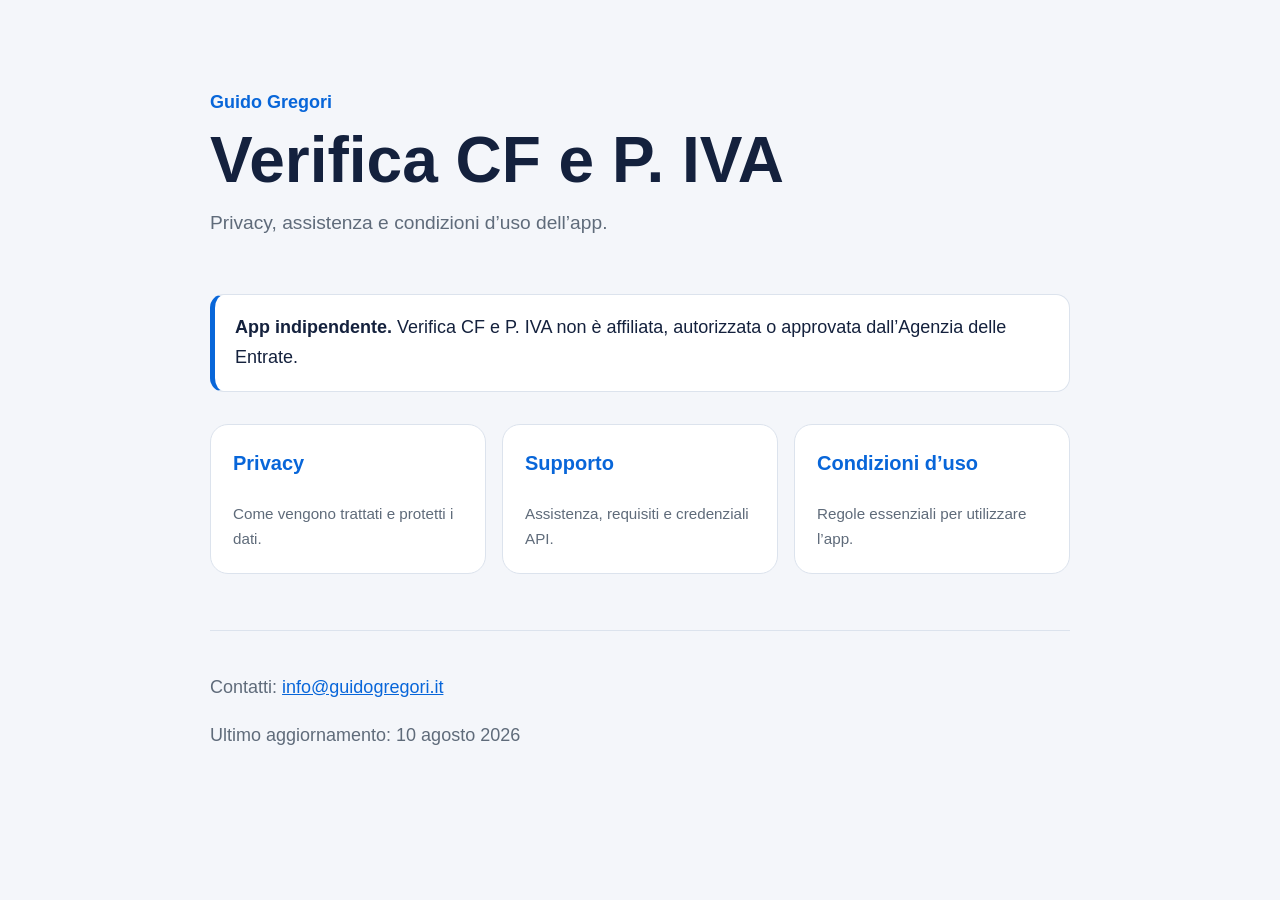
==== index.html @ c51e1ac5 "Add App Store support pages" ====
<!doctype html>
<html lang="it">
<head>
  <meta charset="utf-8">
  <meta name="viewport" content="width=device-width, initial-scale=1">
  <meta name="description" content="Informazioni, privacy e supporto per Verifica CF e P. IVA.">
  <title>Verifica CF e P. IVA - Informazioni</title>
  <link rel="stylesheet" href="style.css">
</head>
<body>
  <main class="page">
    <header class="hero">
      <p class="eyebrow">Guido Gregori</p>
      <h1>Verifica CF e P. IVA</h1>
      <p class="lead">Privacy, assistenza e condizioni d’uso dell’app.</p>
    </header>

    <section class="notice" aria-label="Dichiarazione di indipendenza">
      <strong>App indipendente.</strong> Verifica CF e P. IVA non è affiliata, autorizzata o approvata dall’Agenzia delle Entrate.
    </section>

    <nav class="cards" aria-label="Documenti">
      <a class="card" href="privacy.html">
        <span>Privacy</span>
        <small>Come vengono trattati e protetti i dati.</small>
      </a>
      <a class="card" href="supporto.html">
        <span>Supporto</span>
        <small>Assistenza, requisiti e credenziali API.</small>
      </a>
      <a class="card" href="condizioni.html">
        <span>Condizioni d’uso</span>
        <small>Regole essenziali per utilizzare l’app.</small>
      </a>
    </nav>

    <footer>
      <p>Contatti: <a href="mailto:info@guidogregori.it">info@guidogregori.it</a></p>
      <p>Ultimo aggiornamento: 10 agosto 2026</p>
    </footer>
  </main>
</body>
</html>
---- style.css ----
:root {
  color-scheme: light dark;
  --background: #f4f6fa;
  --surface: #ffffff;
  --text: #14213d;
  --muted: #5f6b7a;
  --accent: #0866d9;
  --border: #dce3ed;
}

@media (prefers-color-scheme: dark) {
  :root {
    --background: #0d1420;
    --surface: #151f2e;
    --text: #f2f6fc;
    --muted: #b4bfcc;
    --accent: #65a8ff;
    --border: #2c3a4e;
  }
}

* { box-sizing: border-box; }

body {
  margin: 0;
  background: var(--background);
  color: var(--text);
  font-family: -apple-system, BlinkMacSystemFont, "Segoe UI", sans-serif;
  font-size: 18px;
  line-height: 1.65;
}

a { color: var(--accent); }
a:focus-visible { outline: 3px solid var(--accent); outline-offset: 4px; }

.page {
  width: min(860px, calc(100% - 32px));
  margin: 0 auto;
  padding: 64px 0 48px;
}

.hero { padding: 24px 0 32px; }
.eyebrow { margin: 0; color: var(--accent); font-weight: 700; }
h1 { margin: 8px 0 12px; font-size: clamp(2.2rem, 7vw, 4rem); line-height: 1.08; }
h2 { margin-top: 2.2rem; line-height: 1.25; }
.lead { margin: 0; color: var(--muted); font-size: 1.2rem; }
.meta { color: var(--muted); }

.notice {
  margin: 24px 0;
  padding: 18px 20px;
  background: var(--surface);
  border: 1px solid var(--border);
  border-left: 5px solid var(--accent);
  border-radius: 14px;
}

.cards {
  display: grid;
  grid-template-columns: repeat(auto-fit, minmax(220px, 1fr));
  gap: 16px;
  margin: 32px 0 56px;
}

.card {
  display: flex;
  min-height: 150px;
  flex-direction: column;
  justify-content: space-between;
  padding: 22px;
  color: var(--text);
  background: var(--surface);
  border: 1px solid var(--border);
  border-radius: 18px;
  text-decoration: none;
}

.card:hover { border-color: var(--accent); transform: translateY(-2px); }
.card span { color: var(--accent); font-size: 1.25rem; font-weight: 750; }
.card small { color: var(--muted); font-size: .95rem; }

.document {
  background: var(--surface);
  margin-top: 32px;
  margin-bottom: 32px;
  padding: 48px;
  border: 1px solid var(--border);
  border-radius: 22px;
}

.back { display: inline-block; margin-bottom: 20px; }
dt { margin-top: 1.2rem; font-weight: 750; }
dd { margin-left: 0; color: var(--muted); }
footer { color: var(--muted); border-top: 1px solid var(--border); padding-top: 24px; }

@media (max-width: 600px) {
  body { font-size: 17px; }
  .page { padding-top: 28px; }
  .document { width: 100%; margin: 0; padding: 28px 20px; border: 0; border-radius: 0; }
}
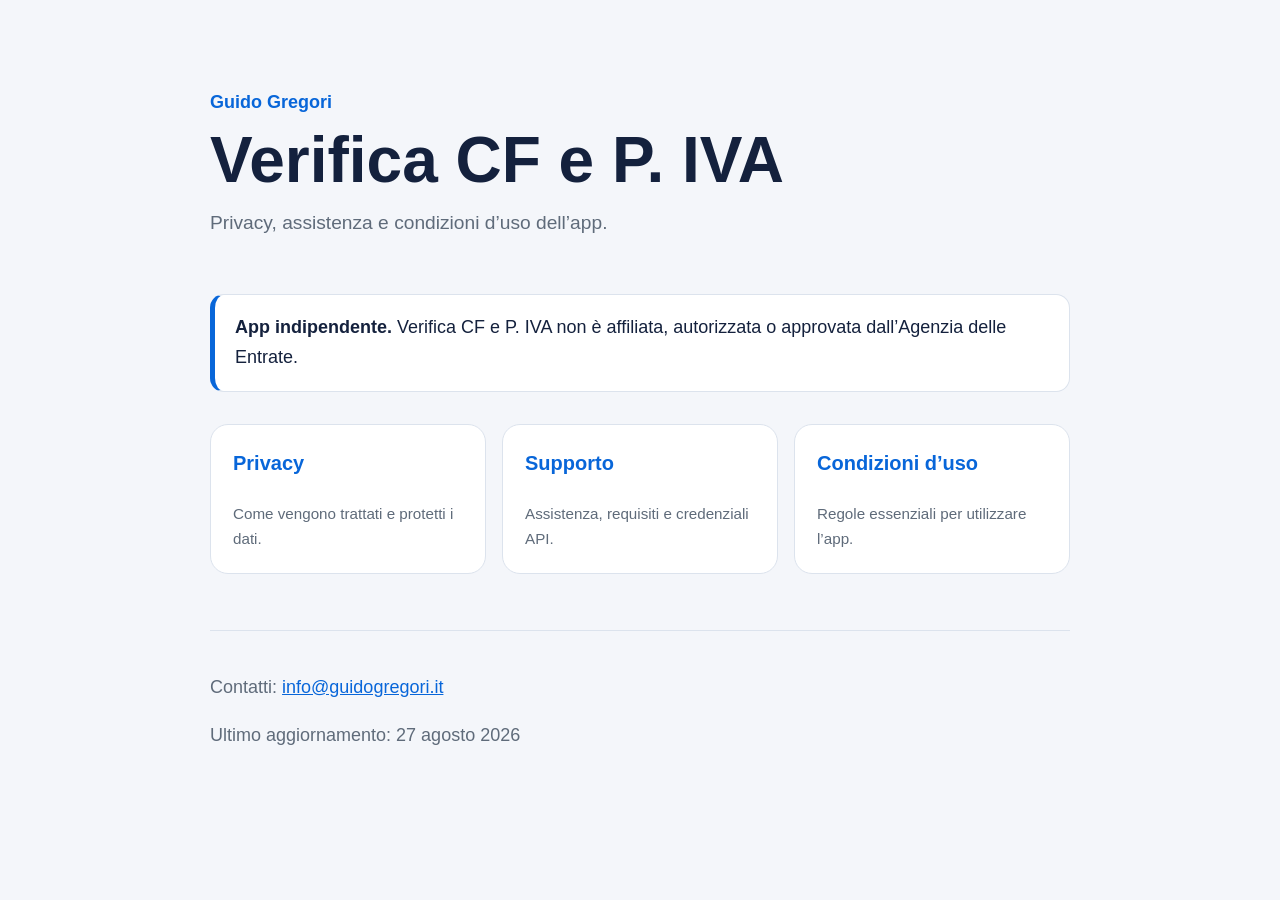
==== commit 38f751ad: "Update support pages for version 1.0.1" ====
--- a/index.html
+++ b/index.html
@@ -36,7 +36,7 @@
 
     <footer>
       <p>Contatti: <a href="mailto:info@guidogregori.it">info@guidogregori.it</a></p>
-      <p>Ultimo aggiornamento: 10 agosto 2026</p>
+      <p>Ultimo aggiornamento: 27 agosto 2026</p>
     </footer>
   </main>
 </body>
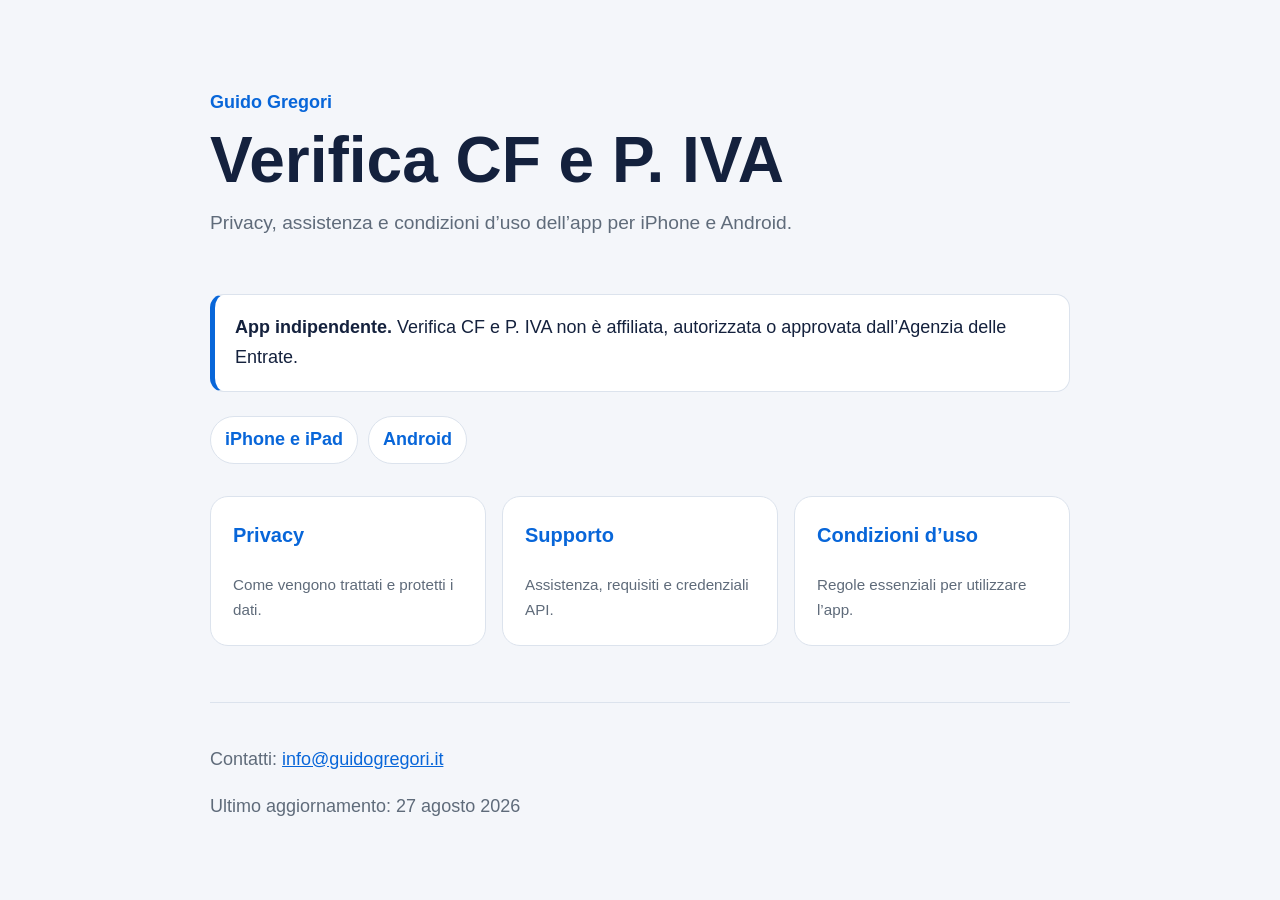
==== commit d95e2dca: "Support iOS and Android apps" ====
--- a/index.html
+++ b/index.html
@@ -3,7 +3,7 @@
 <head>
   <meta charset="utf-8">
   <meta name="viewport" content="width=device-width, initial-scale=1">
-  <meta name="description" content="Informazioni, privacy e supporto per Verifica CF e P. IVA.">
+  <meta name="description" content="Informazioni, privacy e supporto per Verifica CF e P. IVA su iPhone e Android.">
   <title>Verifica CF e P. IVA - Informazioni</title>
   <link rel="stylesheet" href="style.css">
 </head>
@@ -12,11 +12,16 @@
     <header class="hero">
       <p class="eyebrow">Guido Gregori</p>
       <h1>Verifica CF e P. IVA</h1>
-      <p class="lead">Privacy, assistenza e condizioni d’uso dell’app.</p>
+      <p class="lead">Privacy, assistenza e condizioni d’uso dell’app per iPhone e Android.</p>
     </header>
 
     <section class="notice" aria-label="Dichiarazione di indipendenza">
       <strong>App indipendente.</strong> Verifica CF e P. IVA non è affiliata, autorizzata o approvata dall’Agenzia delle Entrate.
+    </section>
+
+    <section class="platforms" aria-label="Piattaforme supportate">
+      <span>iPhone e iPad</span>
+      <span>Android</span>
     </section>
 
     <nav class="cards" aria-label="Documenti">
--- a/style.css
+++ b/style.css
@@ -55,6 +55,22 @@
   border-radius: 14px;
 }
 
+.platforms {
+  display: flex;
+  flex-wrap: wrap;
+  gap: 10px;
+  margin: 24px 0;
+}
+
+.platforms span {
+  padding: 8px 14px;
+  color: var(--accent);
+  background: var(--surface);
+  border: 1px solid var(--border);
+  border-radius: 999px;
+  font-weight: 700;
+}
+
 .cards {
   display: grid;
   grid-template-columns: repeat(auto-fit, minmax(220px, 1fr));
